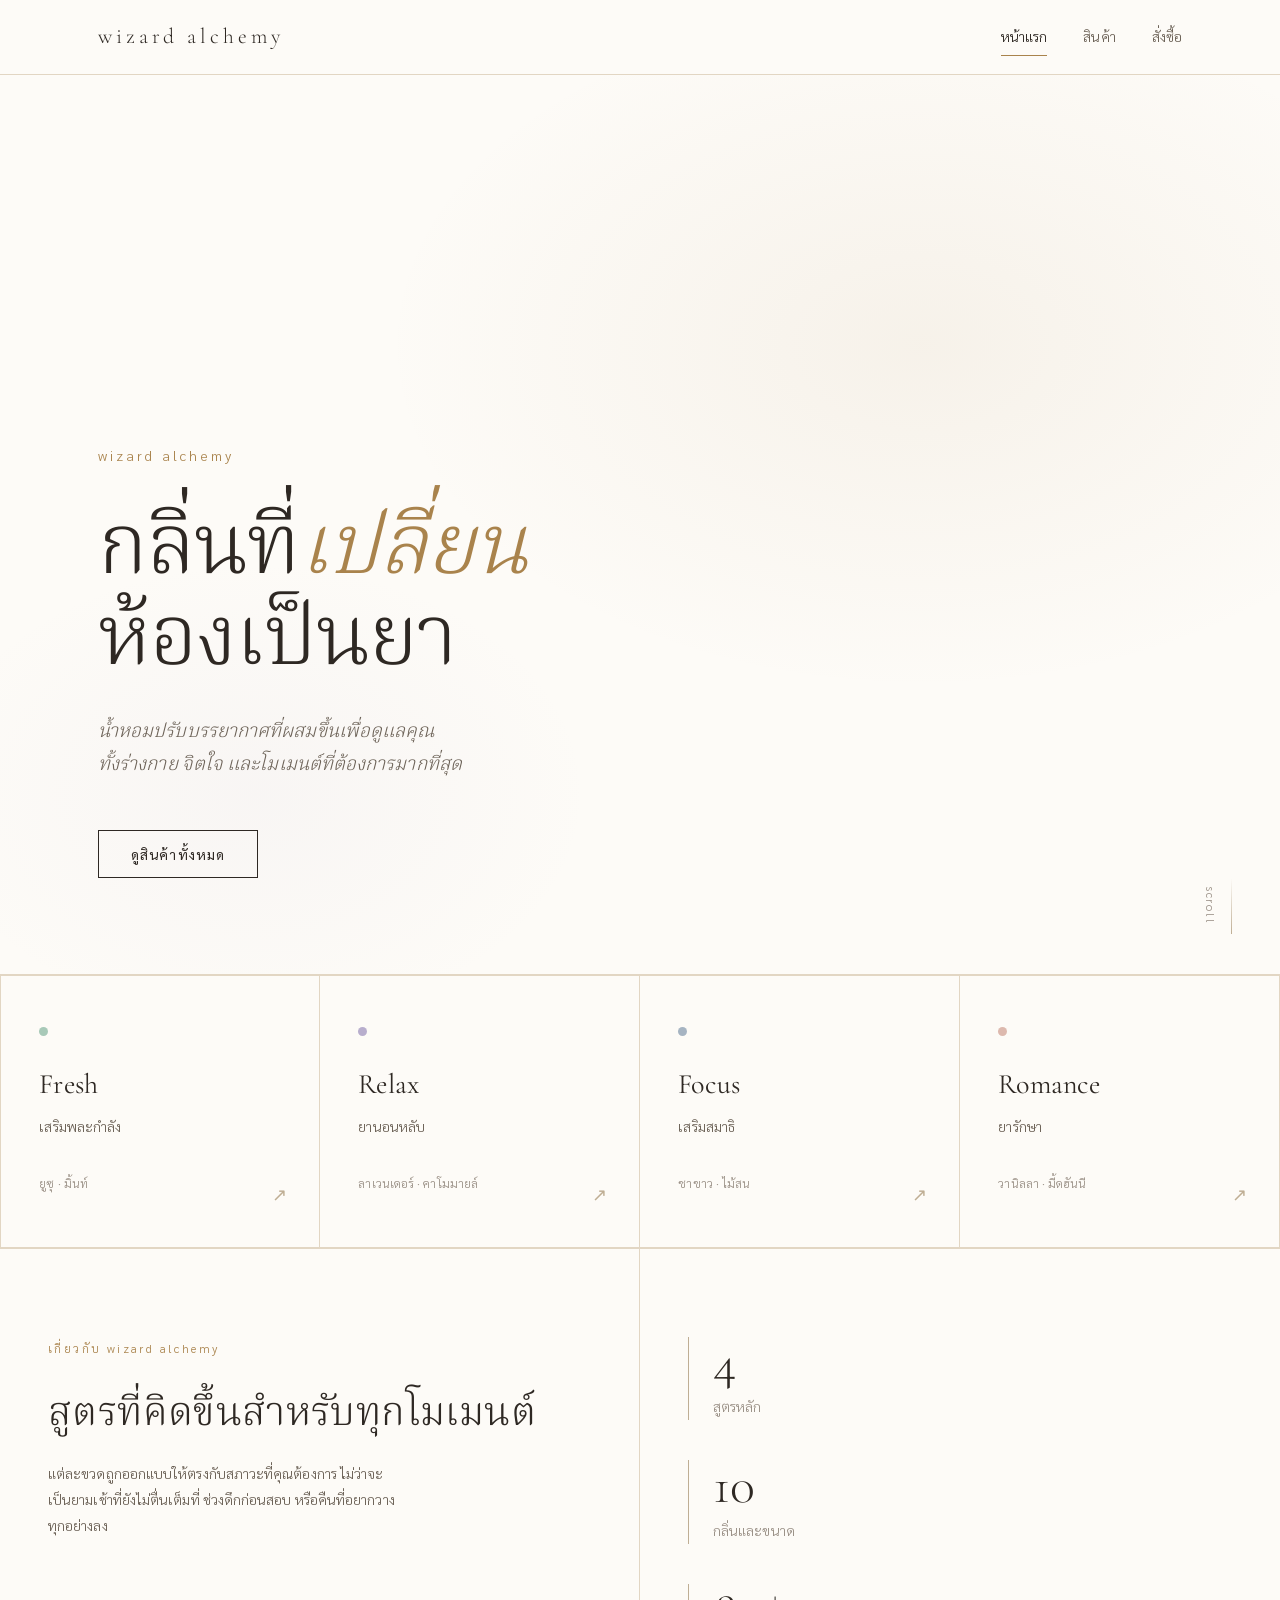
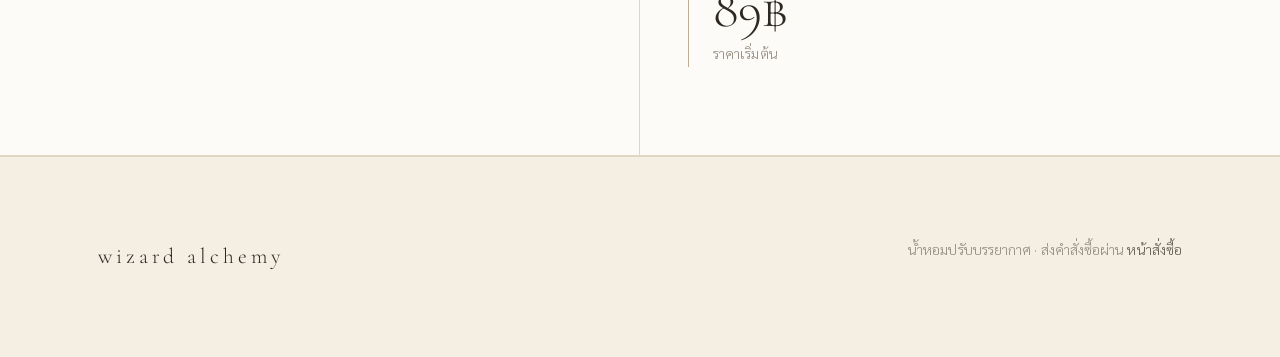
==== ggggg/index.html @ db305945 "ht" ====
<!DOCTYPE html>
<html lang="th">
<head>
  <meta charset="UTF-8">
  <meta name="viewport" content="width=device-width, initial-scale=1.0">
  <title>wizard alchemy — น้ำหอมปรับบรรยากาศ</title>
  <link rel="stylesheet" href="style.css">
  <style>
    /* ===== index-only styles ===== */

    /* hero */
    .hero {
      min-height: 100svh;
      display: flex;
      flex-direction: column;
      justify-content: flex-end;
      padding-bottom: clamp(3.5rem, 9vw, 6rem);
      border-bottom: var(--line);
      position: relative;
      overflow: hidden;
    }

    .hero__bg {
      position: absolute;
      inset: 0;
      background:
        radial-gradient(ellipse 60% 55% at 72% 30%, rgba(169,131,76,.08) 0%, transparent 70%),
        radial-gradient(ellipse 40% 40% at 20% 80%, rgba(184,174,205,.07) 0%, transparent 65%);
      pointer-events: none;
    }

    .hero__content { position: relative; max-width: 820px; }

    .hero__eyebrow {
      font-family: var(--body);
      font-size: var(--step--1);
      letter-spacing: 0.22em;
      color: var(--gold);
      margin-bottom: 2rem;
      text-transform: lowercase;
    }

    .hero h1 {
      font-size: clamp(2.75rem, 7.5vw, 5.25rem);
      font-weight: 300;
      line-height: 1.08;
      letter-spacing: -0.01em;
      margin-bottom: 2rem;
    }

    .hero h1 em {
      font-style: italic;
      color: var(--gold);
    }

    .hero__lede {
      font-family: var(--display);
      font-size: clamp(1rem, 2vw, 1.2rem);
      font-style: italic;
      color: var(--ink-soft);
      max-width: 52ch;
      line-height: 1.75;
      margin-bottom: 3rem;
    }

    .hero__scroll {
      position: absolute;
      bottom: clamp(1.5rem, 4vw, 2.5rem);
      right: var(--gutter);
      display: flex;
      flex-direction: column;
      align-items: center;
      gap: 0.6rem;
      font-size: 0.72rem;
      letter-spacing: 0.15em;
      color: var(--ink-faint);
      writing-mode: vertical-rl;
    }

    .hero__scroll::before {
      content: "";
      width: 1px;
      height: 3.5rem;
      background: linear-gradient(to bottom, transparent, var(--beige-deep));
    }

    /* mood section */
    .mood-grid {
      display: grid;
      grid-template-columns: repeat(4, 1fr);
      gap: 0;
    }

    .mood-card {
      display: flex;
      flex-direction: column;
      padding: clamp(2rem, 4vw, 3.25rem) clamp(1.5rem, 3vw, 2.5rem);
      border: var(--line);
      border-left: none;
      text-decoration: none;
      color: var(--ink);
      cursor: pointer;
      transition: background-color 0.3s ease;
      position: relative;
    }

    .mood-card:first-child { border-left: var(--line); }
    .mood-card:hover { background: var(--cream); color: var(--ink); }

    .mood-card__pip {
      width: 9px;
      height: 9px;
      border-radius: 50%;
      margin-bottom: 2rem;
      flex: none;
    }

    .mood-card--fresh   .mood-card__pip { background: var(--mood-fresh); }
    .mood-card--relax   .mood-card__pip { background: var(--mood-relax); }
    .mood-card--focus   .mood-card__pip { background: var(--mood-focus); }
    .mood-card--romance .mood-card__pip { background: var(--mood-romance); }

    .mood-card__name {
      font-family: var(--display);
      font-size: var(--step-2);
      font-weight: 400;
      line-height: 1.2;
      margin-bottom: 0.75rem;
    }

    .mood-card__thai {
      font-size: var(--step--1);
      color: var(--ink-soft);
      margin-bottom: auto;
    }

    .mood-card__scents {
      margin-top: 2rem;
      font-size: 0.78rem;
      color: var(--ink-faint);
      line-height: 1.9;
    }

    .mood-card__arrow {
      position: absolute;
      bottom: clamp(1.5rem, 3vw, 2.25rem);
      right: clamp(1.5rem, 2.5vw, 2rem);
      font-size: 1.1rem;
      color: var(--beige-deep);
      transition: color 0.25s ease, transform 0.25s ease;
    }

    .mood-card:hover .mood-card__arrow {
      color: var(--gold);
      transform: translate(3px, -3px);
    }

    /* about strip */
    .about-strip {
      display: grid;
      grid-template-columns: 1fr 1fr;
      gap: 0;
      border-top: var(--line);
      border-bottom: var(--line);
    }

    .about-strip__text {
      padding: clamp(3rem, 7vw, 5.5rem) var(--gutter);
      border-right: var(--line);
    }

    .about-strip__label {
      display: block;
      font-size: 0.75rem;
      letter-spacing: 0.2em;
      color: var(--gold);
      margin-bottom: 1.75rem;
    }

    .about-strip__text h2 {
      font-size: clamp(1.6rem, 3.5vw, 2.5rem);
      font-weight: 300;
      max-width: 28ch;
    }

    .about-strip__text p {
      color: var(--ink-soft);
      font-size: var(--step--1);
      max-width: 44ch;
      margin-top: 1.25rem;
    }

    .about-strip__stats {
      padding: clamp(3rem, 7vw, 5.5rem) var(--gutter);
      display: flex;
      flex-direction: column;
      justify-content: center;
      gap: 2.5rem;
    }

    .stat { border-left: 1px solid var(--beige-deep); padding-left: 1.5rem; }

    .stat__num {
      font-family: var(--display);
      font-size: clamp(2rem, 5vw, 3.25rem);
      font-weight: 300;
      color: var(--ink);
      line-height: 1;
    }

    .stat__label {
      font-size: var(--step--1);
      color: var(--ink-faint);
      margin-top: 0.35rem;
    }

    /* responsive */
    @media (max-width: 900px) {
      .mood-grid {
        grid-template-columns: repeat(2, 1fr);
      }
      .mood-card:nth-child(3) { border-top: none; }
      .mood-card:nth-child(4) { border-top: none; }
      .mood-card:nth-child(2) { border-left: none; }
      .mood-card:nth-child(4) { border-left: none; }
      .mood-card:first-child  { border-left: var(--line); }
      .mood-card:nth-child(3) { border-left: var(--line); }
    }

    @media (max-width: 640px) {
      .mood-grid { grid-template-columns: 1fr; }
      .mood-card { border-left: var(--line) !important; border-top: none; }
      .mood-card:first-child { border-top: var(--line); }

      .about-strip { grid-template-columns: 1fr; }
      .about-strip__text { border-right: none; border-bottom: var(--line); }
      .about-strip__stats { flex-direction: row; flex-wrap: wrap; gap: 1.5rem 2rem; }

      .hero__scroll { display: none; }
    }
  </style>
</head>
<body>

  <!-- ===== header ===== -->
  <header class="site-header">
    <div class="container">
      <a class="brand" href="index.html">wizard alchemy</a>
      <nav class="nav" aria-label="เมนูหลัก">
        <a href="index.html" aria-current="page">หน้าแรก</a>
        <a href="product.html">สินค้า</a>
        <a href="order.html">สั่งซื้อ</a>
      </nav>
    </div>
  </header>

  <!-- ===== hero ===== -->
  <section class="hero">
    <div class="hero__bg" aria-hidden="true"></div>
    <div class="container">
      <div class="hero__content">
        <p class="hero__eyebrow">wizard alchemy</p>
        <h1>กลิ่นที่<em>เปลี่ยน</em><br>ห้องเป็นยา</h1>
        <p class="hero__lede">
          น้ำหอมปรับบรรยากาศที่ผสมขึ้นเพื่อดูแลคุณ<br>
          ทั้งร่างกาย จิตใจ และโมเมนต์ที่ต้องการมากที่สุด
        </p>
        <a class="btn" href="product.html">ดูสินค้าทั้งหมด</a>
      </div>
    </div>
    <span class="hero__scroll" aria-hidden="true">scroll</span>
  </section>

  <!-- ===== mood cards ===== -->
  <section class="section" style="padding-block: 0;">
    <div class="mood-grid">

      <a class="mood-card mood-card--fresh" href="product.html?mood=fresh">
        <span class="mood-card__pip" aria-hidden="true"></span>
        <span class="mood-card__name">Fresh</span>
        <span class="mood-card__thai">เสริมพละกำลัง</span>
        <span class="mood-card__scents">ยูซุ · มิ้นท์</span>
        <span class="mood-card__arrow" aria-hidden="true">↗</span>
      </a>

      <a class="mood-card mood-card--relax" href="product.html?mood=relax">
        <span class="mood-card__pip" aria-hidden="true"></span>
        <span class="mood-card__name">Relax</span>
        <span class="mood-card__thai">ยานอนหลับ</span>
        <span class="mood-card__scents">ลาเวนเดอร์ · คาโมมายล์</span>
        <span class="mood-card__arrow" aria-hidden="true">↗</span>
      </a>

      <a class="mood-card mood-card--focus" href="product.html?mood=focus">
        <span class="mood-card__pip" aria-hidden="true"></span>
        <span class="mood-card__name">Focus</span>
        <span class="mood-card__thai">เสริมสมาธิ</span>
        <span class="mood-card__scents">ชาขาว · ไม้สน</span>
        <span class="mood-card__arrow" aria-hidden="true">↗</span>
      </a>

      <a class="mood-card mood-card--romance" href="product.html?mood=romance">
        <span class="mood-card__pip" aria-hidden="true"></span>
        <span class="mood-card__name">Romance</span>
        <span class="mood-card__thai">ยารักษา</span>
        <span class="mood-card__scents">วานิลลา · มี้ดฮันนี</span>
        <span class="mood-card__arrow" aria-hidden="true">↗</span>
      </a>

    </div>
  </section>

  <!-- ===== about strip ===== -->
  <section class="section" style="padding-block: 0;">
    <div class="about-strip">
      <div class="about-strip__text">
        <span class="about-strip__label">เกี่ยวกับ wizard alchemy</span>
        <h2>สูตรที่คิดขึ้นสำหรับทุกโมเมนต์</h2>
        <p>
          แต่ละขวดถูกออกแบบให้ตรงกับสภาวะที่คุณต้องการ
          ไม่ว่าจะเป็นยามเช้าที่ยังไม่ตื่นเต็มที่
          ช่วงดึกก่อนสอบ หรือคืนที่อยากวางทุกอย่างลง
        </p>
      </div>
      <div class="about-strip__stats">
        <div class="stat">
          <div class="stat__num">4</div>
          <div class="stat__label">สูตรหลัก</div>
        </div>
        <div class="stat">
          <div class="stat__num">10</div>
          <div class="stat__label">กลิ่นและขนาด</div>
        </div>
        <div class="stat">
          <div class="stat__num">89฿</div>
          <div class="stat__label">ราคาเริ่มต้น</div>
        </div>
      </div>
    </div>
  </section>

  <!-- ===== footer ===== -->
  <footer class="site-footer">
    <div class="container">
      <span class="brand">wizard alchemy</span>
      <span style="color: var(--ink-faint); font-size: var(--step--1);">
        น้ำหอมปรับบรรยากาศ · ส่งคำสั่งซื้อผ่าน <a href="order.html">หน้าสั่งซื้อ</a>
      </span>
    </div>
  </footer>

  <script src="script.js"></script>
</body>
</html>
---- ggggg/style.css ----
@import url('https://fonts.googleapis.com/css2?family=Cormorant+Garamond:ital,wght@0,300;0,400;0,500;0,600;1,300;1,400&family=Noto+Serif+Thai:wght@300;400;500;600&family=Sarabun:wght@300;400;500&display=swap');

/* ============================================================
   wizard alchemy — theme
   ============================================================ */

:root {
  /* base */
  --paper:        #FDFBF7;
  --cream:        #F4EEE3;
  --beige:        #E2D6C3;
  --beige-deep:   #BFAE94;
  --ink:          #2E2823;
  --ink-soft:     #6B6156;
  --ink-faint:    #9A9086;

  /* accent */
  --gold:         #A9834C;
  --gold-light:   #C9A876;
  --bronze:       #8A6A3E;

  /* mood — ใช้เป็นจุดเล็กๆ เท่านั้น */
  --mood-fresh:   #A8C9B8;
  --mood-relax:   #B8AECD;
  --mood-focus:   #A6B4C2;
  --mood-romance: #DDB9AE;

  /* type */
  --display: 'Cormorant Garamond', 'Noto Serif Thai', Georgia, serif;
  --body: 'Sarabun', 'Helvetica Neue', Arial, sans-serif;

  /* scale */
  --step--1: 0.875rem;
  --step-0:  1rem;
  --step-1:  1.25rem;
  --step-2:  1.75rem;
  --step-3:  2.5rem;
  --step-4:  clamp(2.75rem, 6vw, 4.5rem);

  /* rhythm */
  --gutter: clamp(1.25rem, 5vw, 3rem);
  --section: clamp(4.5rem, 11vw, 9rem);
  --measure: 62ch;

  --line: 1px solid var(--beige);
  --line-strong: 1px solid var(--beige-deep);
}

*,
*::before,
*::after { box-sizing: border-box; }

html { -webkit-text-size-adjust: 100%; scroll-behavior: smooth; }

body {
  margin: 0;
  background: var(--paper);
  color: var(--ink);
  font-family: var(--body);
  font-size: var(--step-0);
  font-weight: 300;
  line-height: 1.85;
  letter-spacing: 0.005em;
  -webkit-font-smoothing: antialiased;
}

img { max-width: 100%; display: block; }

/* ---------- type ---------- */

h1, h2, h3, h4 {
  font-family: var(--display);
  font-weight: 400;
  line-height: 1.25;
  letter-spacing: 0.01em;
  color: var(--ink);
  margin: 0 0 0.6em;
}

h1 { font-size: var(--step-4); font-weight: 300; line-height: 1.1; }
h2 { font-size: var(--step-3); }
h3 { font-size: var(--step-2); }
h4 { font-size: var(--step-1); }

p { margin: 0 0 1.4em; max-width: var(--measure); }

a { color: var(--bronze); text-decoration: none; }
a:hover { color: var(--gold); }

.lede {
  font-family: var(--display);
  font-size: var(--step-1);
  font-style: italic;
  font-weight: 300;
  color: var(--ink-soft);
  line-height: 1.7;
}

.muted { color: var(--ink-soft); }
.small { font-size: var(--step--1); }

/* ---------- layout ---------- */

.container {
  width: 100%;
  max-width: 1180px;
  margin-inline: auto;
  padding-inline: var(--gutter);
}

.container--narrow { max-width: 760px; }

.section { padding-block: var(--section); }
.section + .section { padding-top: 0; }
.section--tint { background: var(--cream); }
.section--tint + .section { padding-top: var(--section); }

.stack > * + * { margin-top: 1.5rem; }
.divider { border: 0; border-top: var(--line); margin-block: var(--section); }

/* หัวข้อส่วน: เส้นบรอนซ์สั้นๆ ใต้ชื่อ */
.section-head { margin-bottom: clamp(2.5rem, 6vw, 4rem); }
.section-head h2 { margin-bottom: 0.5rem; }
.section-head::after {
  content: "";
  display: block;
  width: 3rem;
  height: 1px;
  background: var(--gold);
  margin-top: 1.25rem;
}
.section-head--center { text-align: center; }
.section-head--center p { margin-inline: auto; }
.section-head--center::after { margin-inline: auto; }

/* ---------- header ---------- */

.site-header {
  position: sticky;
  top: 0;
  z-index: 50;
  background: rgba(253, 251, 247, 0.92);
  backdrop-filter: blur(8px);
  border-bottom: var(--line);
}

.site-header .container {
  display: flex;
  align-items: center;
  justify-content: space-between;
  gap: 1.5rem;
  min-height: 74px;
}

.brand {
  font-family: var(--display);
  font-size: 1.35rem;
  letter-spacing: 0.18em;
  color: var(--ink);
  text-transform: lowercase;
}

.nav {
  display: flex;
  align-items: center;
  gap: clamp(1rem, 3vw, 2.25rem);
  font-size: var(--step--1);
}

.nav a { color: var(--ink-soft); position: relative; padding-block: 0.35rem; }
.nav a:hover,
.nav a[aria-current="page"] { color: var(--ink); }
.nav a[aria-current="page"]::after {
  content: "";
  position: absolute;
  left: 0; right: 0; bottom: 0;
  height: 1px;
  background: var(--gold);
}

/* ---------- hero ---------- */

.hero {
  padding-block: clamp(5rem, 14vw, 11rem);
  border-bottom: var(--line);
}

.hero h1 { margin-bottom: 1rem; }
.hero .lede { max-width: 46ch; }

/* ---------- buttons ---------- */

.btn {
  display: inline-flex;
  align-items: center;
  justify-content: center;
  gap: 0.6rem;
  font-family: var(--body);
  font-size: var(--step--1);
  font-weight: 400;
  letter-spacing: 0.08em;
  line-height: 1;
  padding: 1rem 2rem;
  border: 1px solid var(--ink);
  border-radius: 0;
  background: transparent;
  color: var(--ink);
  cursor: pointer;
  transition: background-color 0.25s ease, color 0.25s ease, border-color 0.25s ease;
}

.btn:hover { background: var(--ink); color: var(--paper); }

.btn--solid { background: var(--ink); color: var(--paper); }
.btn--solid:hover { background: var(--bronze); border-color: var(--bronze); }

.btn--ghost { border-color: var(--beige-deep); color: var(--ink-soft); }
.btn--ghost:hover { background: transparent; border-color: var(--ink); color: var(--ink); }

.btn--full { width: 100%; }
.btn:disabled { opacity: 0.45; cursor: not-allowed; }

/* ---------- filter / mood chips ---------- */

.filters {
  display: flex;
  flex-wrap: wrap;
  gap: 0.5rem 0.75rem;
  margin-bottom: clamp(2rem, 5vw, 3.5rem);
}

.chip {
  display: inline-flex;
  align-items: center;
  gap: 0.5rem;
  font-family: var(--body);
  font-size: var(--step--1);
  color: var(--ink-soft);
  background: transparent;
  border: 1px solid var(--beige);
  border-radius: 999px;
  padding: 0.5rem 1.1rem;
  cursor: pointer;
  transition: border-color 0.2s ease, color 0.2s ease;
}

.chip:hover { border-color: var(--beige-deep); color: var(--ink); }
.chip[aria-pressed="true"],
.chip.is-active {
  border-color: var(--gold);
  color: var(--ink);
}

/* จุดสี mood — เล็กมาก ใช้เป็นสัญลักษณ์เท่านั้น */
.dot {
  width: 7px;
  height: 7px;
  border-radius: 50%;
  background: var(--beige-deep);
  flex: none;
}

.mood-fresh   .dot, .dot--fresh   { background: var(--mood-fresh); }
.mood-relax   .dot, .dot--relax   { background: var(--mood-relax); }
.mood-focus   .dot, .dot--focus   { background: var(--mood-focus); }
.mood-romance .dot, .dot--romance { background: var(--mood-romance); }

/* ---------- product grid ---------- */

.grid {
  display: grid;
  grid-template-columns: repeat(auto-fill, minmax(260px, 1fr));
  gap: clamp(2rem, 4vw, 3.25rem) clamp(1.5rem, 3vw, 2.5rem);
}

.card {
  display: flex;
  flex-direction: column;
  background: transparent;
  border: 0;
  border-radius: 0;
  box-shadow: none;
}

.card__media {
  aspect-ratio: 4 / 5;
  background: var(--cream);
  overflow: hidden;
  margin-bottom: 1.35rem;
}

.card__media img {
  width: 100%;
  height: 100%;
  object-fit: cover;
  transition: transform 0.6s ease;
}

.card:hover .card__media img { transform: scale(1.03); }

.card__mood {
  display: inline-flex;
  align-items: center;
  gap: 0.45rem;
  font-size: 0.78rem;
  color: var(--ink-faint);
  letter-spacing: 0.06em;
  margin-bottom: 0.5rem;
}

.card__name {
  font-family: var(--display);
  font-size: var(--step-1);
  line-height: 1.35;
  margin: 0 0 0.35rem;
}

.card__desc {
  font-size: var(--step--1);
  color: var(--ink-soft);
  line-height: 1.75;
  margin: 0 0 1.1rem;
  max-width: none;
}

.card__meta {
  display: flex;
  align-items: baseline;
  justify-content: space-between;
  gap: 1rem;
  padding-top: 0.9rem;
  border-top: var(--line);
  margin-top: auto;
}

.card__size { font-size: var(--step--1); color: var(--ink-faint); }

.card__price {
  font-family: var(--display);
  font-size: var(--step-1);
  color: var(--ink);
}
.card__price span { font-size: 0.7em; color: var(--ink-soft); margin-left: 0.25rem; }

.card .btn { margin-top: 1rem; }

/* ---------- forms ---------- */

.field { margin-bottom: 1.6rem; }

.field label {
  display: block;
  font-size: var(--step--1);
  color: var(--ink-soft);
  margin-bottom: 0.5rem;
}

.field input,
.field textarea,
.field select {
  width: 100%;
  font-family: var(--body);
  font-size: var(--step-0);
  font-weight: 300;
  color: var(--ink);
  background: transparent;
  border: 0;
  border-bottom: var(--line-strong);
  border-radius: 0;
  padding: 0.7rem 0.1rem;
  transition: border-color 0.2s ease;
}

.field textarea { min-height: 7rem; resize: vertical; line-height: 1.7; }

.field input:focus,
.field textarea:focus,
.field select:focus {
  outline: none;
  border-bottom-color: var(--gold);
}

.field input::placeholder,
.field textarea::placeholder { color: var(--ink-faint); }

.form-note { font-size: var(--step--1); color: var(--ink-faint); }

/* ---------- cart / summary list ---------- */

.list { list-style: none; margin: 0; padding: 0; }

.list li {
  display: flex;
  align-items: baseline;
  justify-content: space-between;
  gap: 1rem;
  padding-block: 1rem;
  border-bottom: var(--line);
}

.list li:first-child { border-top: var(--line); }

.total {
  display: flex;
  align-items: baseline;
  justify-content: space-between;
  gap: 1rem;
  padding-top: 1.4rem;
  font-family: var(--display);
  font-size: var(--step-2);
}

/* ---------- messages ---------- */

.message {
  border-left: 2px solid var(--gold);
  background: var(--cream);
  padding: 1rem 1.25rem;
  font-size: var(--step--1);
  color: var(--ink-soft);
}

.message--error { border-left-color: #A6564B; }

.empty {
  text-align: center;
  padding-block: clamp(3rem, 8vw, 5rem);
  color: var(--ink-faint);
  font-family: var(--display);
  font-style: italic;
  font-size: var(--step-1);
}

/* ---------- footer ---------- */

.site-footer {
  border-top: var(--line);
  background: var(--cream);
  padding-block: clamp(3rem, 7vw, 5rem);
  font-size: var(--step--1);
  color: var(--ink-soft);
}

.site-footer .container {
  display: flex;
  flex-wrap: wrap;
  gap: 2rem 3rem;
  justify-content: space-between;
}

.site-footer a { color: var(--ink-soft); }
.site-footer a:hover { color: var(--bronze); }

/* ---------- accessibility ---------- */

:focus-visible {
  outline: 2px solid var(--gold);
  outline-offset: 3px;
}

.visually-hidden {
  position: absolute;
  width: 1px; height: 1px;
  margin: -1px; padding: 0;
  overflow: hidden;
  clip: rect(0 0 0 0);
  white-space: nowrap;
}

/* ---------- responsive ---------- */

@media (max-width: 720px) {
  body { line-height: 1.8; }

  .site-header .container { min-height: 62px; }
  .nav { gap: 1rem; font-size: 0.82rem; }
  .brand { font-size: 1.15rem; letter-spacing: 0.14em; }

  .grid { grid-template-columns: repeat(auto-fill, minmax(190px, 1fr)); gap: 2.25rem 1.25rem; }
  .card__desc { display: none; }
  .card__name { font-size: 1.05rem; }

  .btn { padding: 0.9rem 1.5rem; width: 100%; }
  .filters { gap: 0.5rem; }
}

@media (max-width: 400px) {
  .grid { grid-template-columns: 1fr; }
}

@media (prefers-reduced-motion: reduce) {
  html { scroll-behavior: auto; }
  *, *::before, *::after {
    animation-duration: 0.01ms !important;
    transition-duration: 0.01ms !important;
  }
}
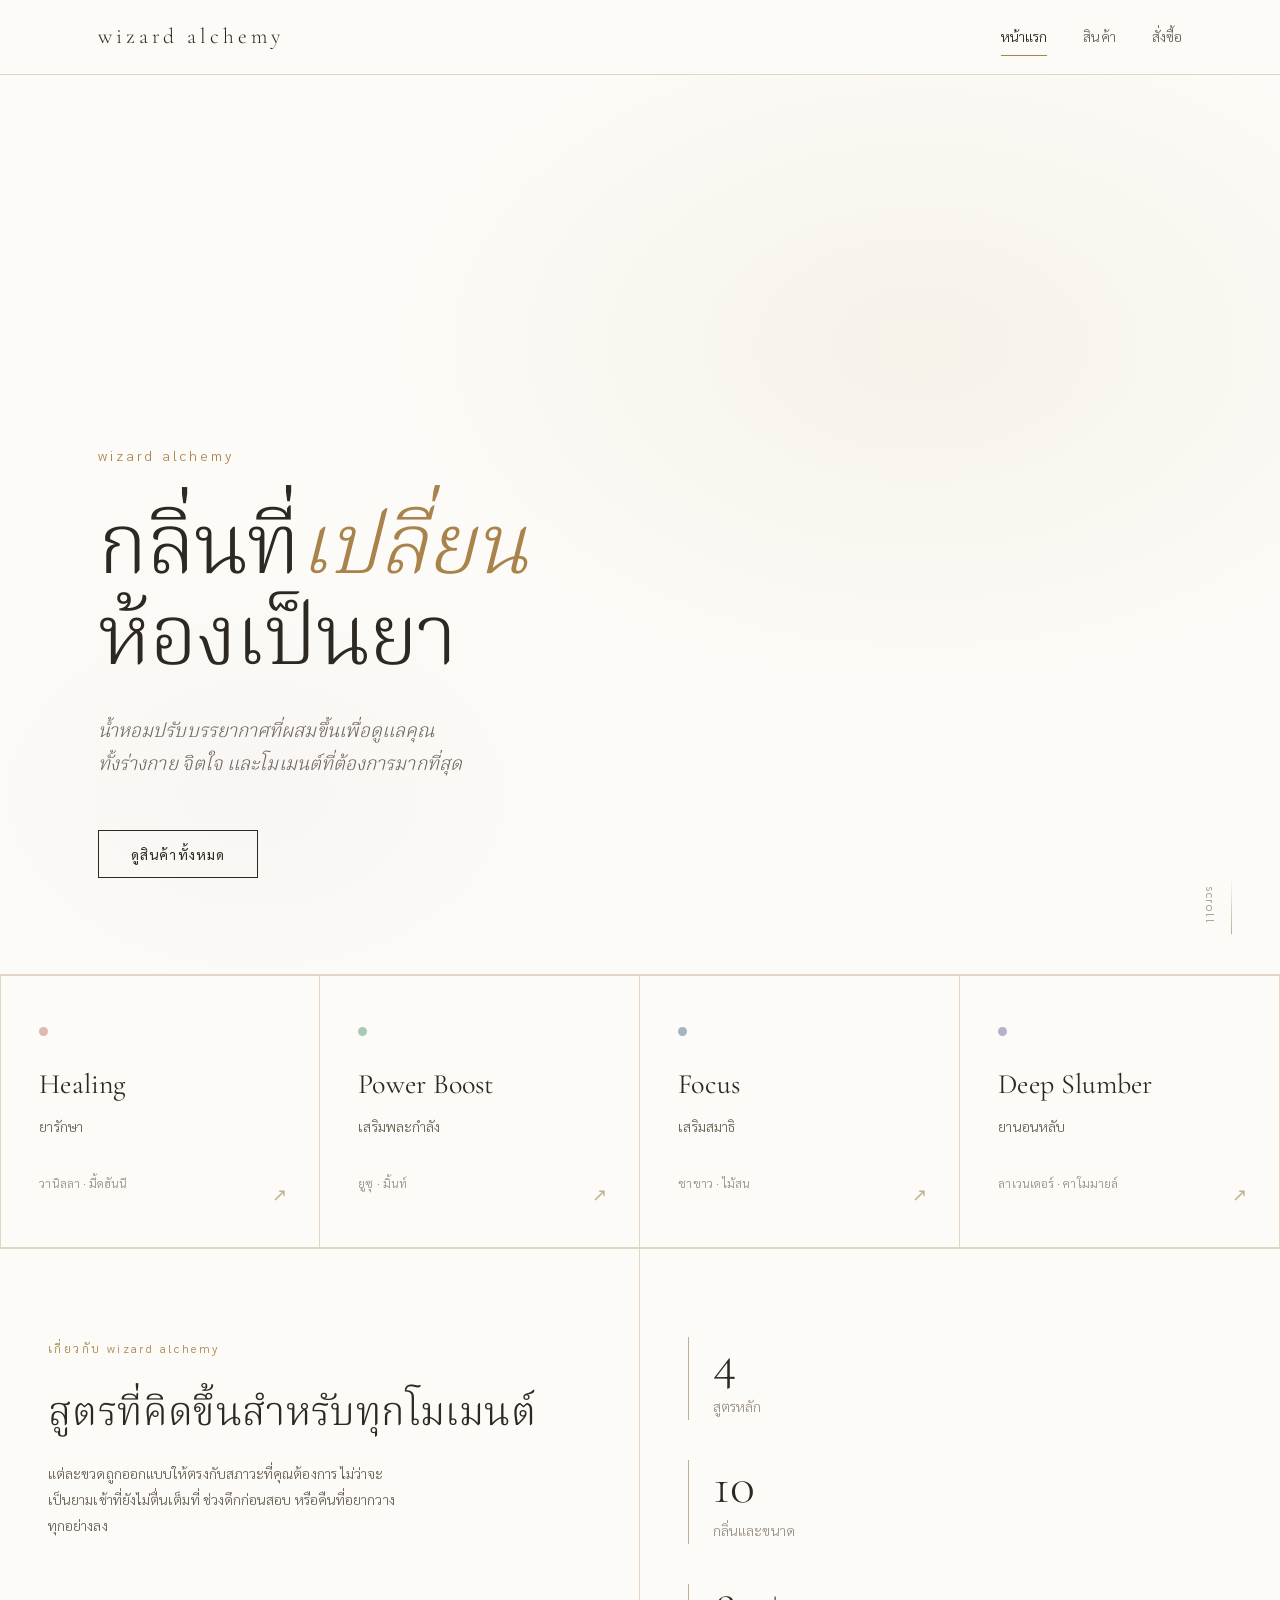
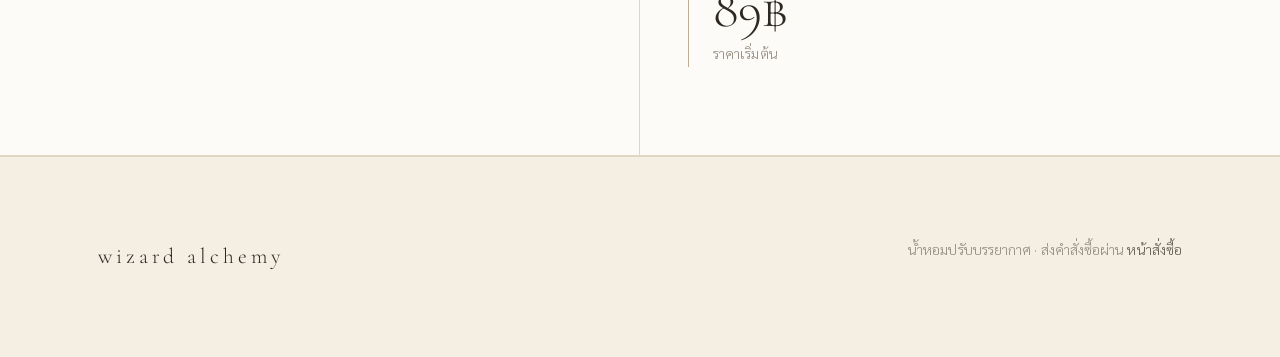
==== commit 6222b2aa: "two" ====
--- a/ggggg/index.html
+++ b/ggggg/index.html
@@ -275,19 +275,19 @@
   <section class="section" style="padding-block: 0;">
     <div class="mood-grid">
 
-      <a class="mood-card mood-card--fresh" href="product.html?mood=fresh">
+      <a class="mood-card mood-card--romance" href="product.html?mood=healing">
         <span class="mood-card__pip" aria-hidden="true"></span>
-        <span class="mood-card__name">Fresh</span>
+        <span class="mood-card__name">Healing</span>
+        <span class="mood-card__thai">ยารักษา</span>
+        <span class="mood-card__scents">วานิลลา · มี้ดฮันนี</span>
+        <span class="mood-card__arrow" aria-hidden="true">↗</span>
+      </a>
+
+      <a class="mood-card mood-card--fresh" href="product.html?mood=powerboost">
+        <span class="mood-card__pip" aria-hidden="true"></span>
+        <span class="mood-card__name">Power Boost</span>
         <span class="mood-card__thai">เสริมพละกำลัง</span>
         <span class="mood-card__scents">ยูซุ · มิ้นท์</span>
-        <span class="mood-card__arrow" aria-hidden="true">↗</span>
-      </a>
-
-      <a class="mood-card mood-card--relax" href="product.html?mood=relax">
-        <span class="mood-card__pip" aria-hidden="true"></span>
-        <span class="mood-card__name">Relax</span>
-        <span class="mood-card__thai">ยานอนหลับ</span>
-        <span class="mood-card__scents">ลาเวนเดอร์ · คาโมมายล์</span>
         <span class="mood-card__arrow" aria-hidden="true">↗</span>
       </a>
 
@@ -299,11 +299,11 @@
         <span class="mood-card__arrow" aria-hidden="true">↗</span>
       </a>
 
-      <a class="mood-card mood-card--romance" href="product.html?mood=romance">
+      <a class="mood-card mood-card--relax" href="product.html?mood=deepslumber">
         <span class="mood-card__pip" aria-hidden="true"></span>
-        <span class="mood-card__name">Romance</span>
-        <span class="mood-card__thai">ยารักษา</span>
-        <span class="mood-card__scents">วานิลลา · มี้ดฮันนี</span>
+        <span class="mood-card__name">Deep Slumber</span>
+        <span class="mood-card__thai">ยานอนหลับ</span>
+        <span class="mood-card__scents">ลาเวนเดอร์ · คาโมมายล์</span>
         <span class="mood-card__arrow" aria-hidden="true">↗</span>
       </a>
 
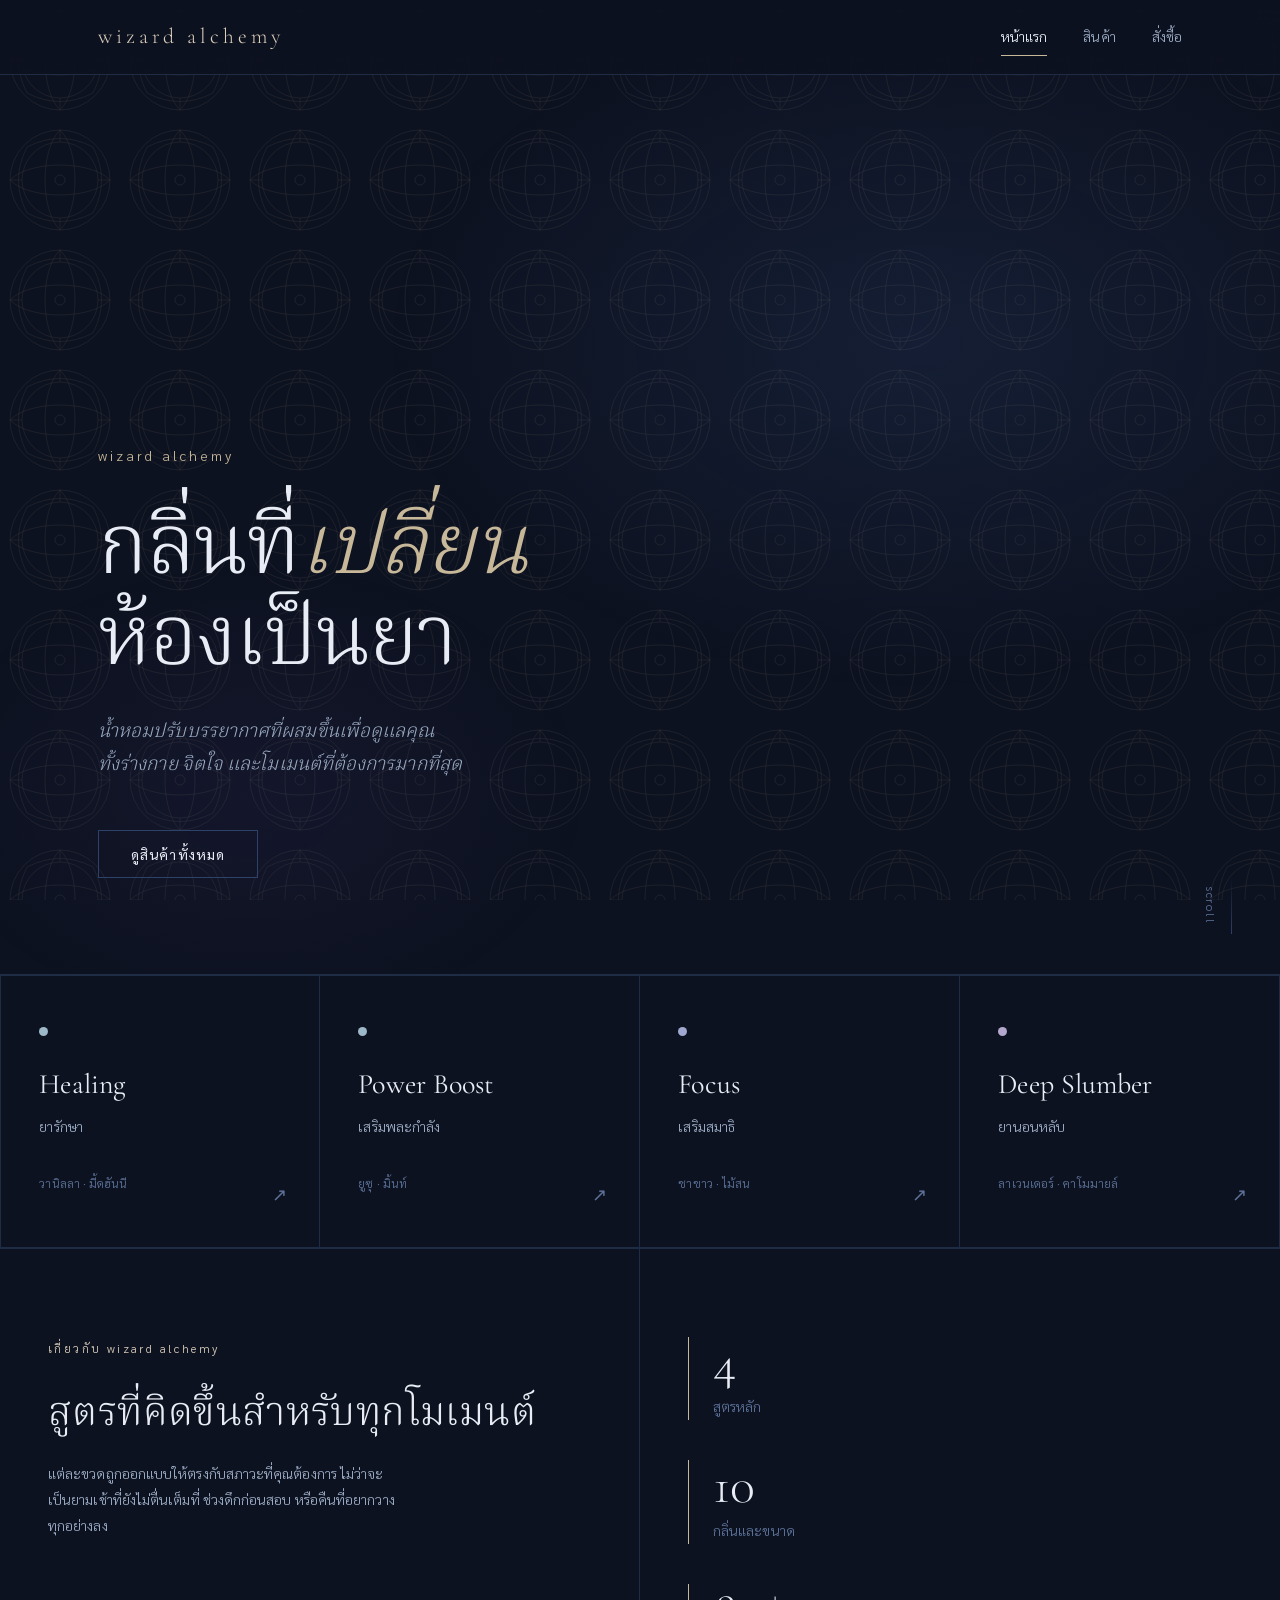
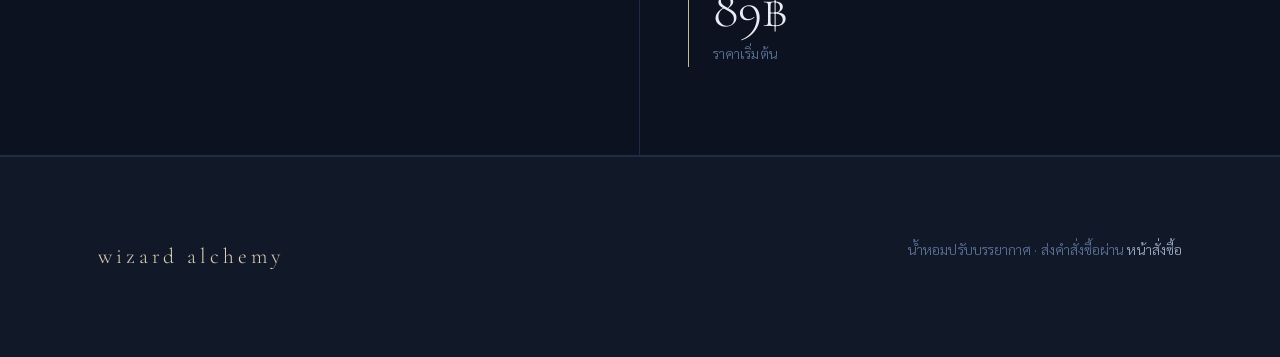
==== commit c0db32e1: "3" ====
--- a/ggggg/index.html
+++ b/ggggg/index.html
@@ -24,8 +24,8 @@
       position: absolute;
       inset: 0;
       background:
-        radial-gradient(ellipse 60% 55% at 72% 30%, rgba(169,131,76,.08) 0%, transparent 70%),
-        radial-gradient(ellipse 40% 40% at 20% 80%, rgba(184,174,205,.07) 0%, transparent 65%);
+        radial-gradient(ellipse 60% 55% at 72% 30%, rgba(80, 120, 200, 0.12) 0%, transparent 70%),
+        radial-gradient(ellipse 40% 40% at 20% 80%, rgba(100, 80, 180, 0.08) 0%, transparent 65%);
       pointer-events: none;
     }
 
@@ -100,12 +100,12 @@
       text-decoration: none;
       color: var(--ink);
       cursor: pointer;
-      transition: background-color 0.3s ease;
+      transition: background-color 0.3s ease, border-color 0.3s ease;
       position: relative;
     }
 
     .mood-card:first-child { border-left: var(--line); }
-    .mood-card:hover { background: var(--cream); color: var(--ink); }
+    .mood-card:hover { background: var(--glow-strong); color: var(--ink); border-color: var(--gold); }
 
     .mood-card__pip {
       width: 9px;
@@ -115,10 +115,10 @@
       flex: none;
     }
 
-    .mood-card--fresh   .mood-card__pip { background: var(--mood-fresh); }
-    .mood-card--relax   .mood-card__pip { background: var(--mood-relax); }
-    .mood-card--focus   .mood-card__pip { background: var(--mood-focus); }
-    .mood-card--romance .mood-card__pip { background: var(--mood-romance); }
+    .mood-card--fresh      .mood-card__pip { background: var(--mood-healing); }
+    .mood-card--relax      .mood-card__pip { background: var(--mood-deepslumber); }
+    .mood-card--focus      .mood-card__pip { background: var(--mood-focus); }
+    .mood-card--romance    .mood-card__pip { background: var(--mood-healing); }
 
     .mood-card__name {
       font-family: var(--display);
@@ -146,12 +146,12 @@
       bottom: clamp(1.5rem, 3vw, 2.25rem);
       right: clamp(1.5rem, 2.5vw, 2rem);
       font-size: 1.1rem;
-      color: var(--beige-deep);
+      color: var(--ink-faint);
       transition: color 0.25s ease, transform 0.25s ease;
     }
 
     .mood-card:hover .mood-card__arrow {
-      color: var(--gold);
+      color: var(--gold-light);
       transform: translate(3px, -3px);
     }
 
@@ -173,7 +173,7 @@
       display: block;
       font-size: 0.75rem;
       letter-spacing: 0.2em;
-      color: var(--gold);
+      color: var(--gold-light);
       margin-bottom: 1.75rem;
     }
 
@@ -198,7 +198,7 @@
       gap: 2.5rem;
     }
 
-    .stat { border-left: 1px solid var(--beige-deep); padding-left: 1.5rem; }
+    .stat { border-left: 1px solid var(--gold); padding-left: 1.5rem; }
 
     .stat__num {
       font-family: var(--display);
--- a/ggggg/style.css
+++ b/ggggg/style.css
@@ -1,29 +1,35 @@
 @import url('https://fonts.googleapis.com/css2?family=Cormorant+Garamond:ital,wght@0,300;0,400;0,500;0,600;1,300;1,400&family=Noto+Serif+Thai:wght@300;400;500;600&family=Sarabun:wght@300;400;500&display=swap');
 
 /* ============================================================
-   wizard alchemy — theme
+   wizard alchemy — midnight royal theme
    ============================================================ */
 
 :root {
-  /* base */
-  --paper:        #FDFBF7;
-  --cream:        #F4EEE3;
-  --beige:        #E2D6C3;
-  --beige-deep:   #BFAE94;
-  --ink:          #2E2823;
-  --ink-soft:     #6B6156;
-  --ink-faint:    #9A9086;
-
-  /* accent */
-  --gold:         #A9834C;
-  --gold-light:   #C9A876;
-  --bronze:       #8A6A3E;
-
-  /* mood — ใช้เป็นจุดเล็กๆ เท่านั้น */
-  --mood-fresh:   #A8C9B8;
-  --mood-relax:   #B8AECD;
-  --mood-focus:   #A6B4C2;
-  --mood-romance: #DDB9AE;
+  /* base — dark navy */
+  --paper:        #0D1220;
+  --cream:        #111827;
+  --beige:        #1E2D45;
+  --beige-deep:   #2E4168;
+
+  /* text */
+  --ink:          #E8EDF5;
+  --ink-soft:     #9BACC4;
+  --ink-faint:    #5C7299;
+
+  /* accent — silver & pale gold */
+  --gold:         #C8B89A;
+  --gold-light:   #DDD0BC;
+  --bronze:       #A89880;
+
+  /* ornamental glow */
+  --glow:         rgba(180, 200, 255, 0.06);
+  --glow-strong:  rgba(180, 200, 255, 0.12);
+
+  /* mood dots */
+  --mood-healing:     #9DB8C8;
+  --mood-powerboost:  #8FC4A8;
+  --mood-focus:       #A0A8D0;
+  --mood-deepslumber: #B4A8CC;
 
   /* type */
   --display: 'Cormorant Garamond', 'Noto Serif Thai', Georgia, serif;
@@ -64,6 +70,20 @@
   -webkit-font-smoothing: antialiased;
 }
 
+/* ลายอมเนลทัลพื้นหลัง — SVG inline เป็น data URI */
+body::before {
+  content: "";
+  position: fixed;
+  inset: 0;
+  pointer-events: none;
+  z-index: 0;
+  opacity: 0.18;
+  background-image: url("data:image/svg+xml,%3Csvg xmlns='http://www.w3.org/2000/svg' width='120' height='120'%3E%3Cg fill='none' stroke='%23C8B89A' stroke-width='0.5'%3E%3Ccircle cx='60' cy='60' r='50'/%3E%3Ccircle cx='60' cy='60' r='38'/%3E%3Cpath d='M60 10 C80 30,80 90,60 110 C40 90,40 30,60 10Z'/%3E%3Cpath d='M10 60 C30 40,90 40,110 60 C90 80,30 80,10 60Z'/%3E%3Cpath d='M27 27 Q60 10 93 27 Q110 60 93 93 Q60 110 27 93 Q10 60 27 27Z'/%3E%3Ccircle cx='60' cy='60' r='5'/%3E%3Cline x1='60' y1='10' x2='60' y2='22'/%3E%3Cline x1='60' y1='98' x2='60' y2='110'/%3E%3Cline x1='10' y1='60' x2='22' y2='60'/%3E%3Cline x1='98' y1='60' x2='110' y2='60'/%3E%3C/g%3E%3C/svg%3E");
+  background-size: 120px 120px;
+}
+
+body > * { position: relative; z-index: 1; }
+
 img { max-width: 100%; display: block; }
 
 /* ---------- type ---------- */
@@ -84,7 +104,7 @@
 
 p { margin: 0 0 1.4em; max-width: var(--measure); }
 
-a { color: var(--bronze); text-decoration: none; }
+a { color: var(--gold-light); text-decoration: none; }
 a:hover { color: var(--gold); }
 
 .lede {
@@ -118,7 +138,7 @@
 .stack > * + * { margin-top: 1.5rem; }
 .divider { border: 0; border-top: var(--line); margin-block: var(--section); }
 
-/* หัวข้อส่วน: เส้นบรอนซ์สั้นๆ ใต้ชื่อ */
+/* หัวข้อส่วน */
 .section-head { margin-bottom: clamp(2.5rem, 6vw, 4rem); }
 .section-head h2 { margin-bottom: 0.5rem; }
 .section-head::after {
@@ -139,8 +159,8 @@
   position: sticky;
   top: 0;
   z-index: 50;
-  background: rgba(253, 251, 247, 0.92);
-  backdrop-filter: blur(8px);
+  background: rgba(13, 18, 32, 0.88);
+  backdrop-filter: blur(12px);
   border-bottom: var(--line);
 }
 
@@ -156,7 +176,7 @@
   font-family: var(--display);
   font-size: 1.35rem;
   letter-spacing: 0.18em;
-  color: var(--ink);
+  color: var(--gold-light);
   text-transform: lowercase;
 }
 
@@ -201,7 +221,7 @@
   letter-spacing: 0.08em;
   line-height: 1;
   padding: 1rem 2rem;
-  border: 1px solid var(--ink);
+  border: 1px solid var(--beige-deep);
   border-radius: 0;
   background: transparent;
   color: var(--ink);
@@ -209,16 +229,16 @@
   transition: background-color 0.25s ease, color 0.25s ease, border-color 0.25s ease;
 }
 
-.btn:hover { background: var(--ink); color: var(--paper); }
-
-.btn--solid { background: var(--ink); color: var(--paper); }
-.btn--solid:hover { background: var(--bronze); border-color: var(--bronze); }
-
-.btn--ghost { border-color: var(--beige-deep); color: var(--ink-soft); }
-.btn--ghost:hover { background: transparent; border-color: var(--ink); color: var(--ink); }
+.btn:hover { background: var(--beige); color: var(--ink); border-color: var(--gold); }
+
+.btn--solid { background: var(--beige); color: var(--ink); border-color: var(--gold); }
+.btn--solid:hover { background: var(--beige-deep); border-color: var(--gold-light); }
+
+.btn--ghost { border-color: var(--beige); color: var(--ink-soft); }
+.btn--ghost:hover { border-color: var(--gold); color: var(--ink); }
 
 .btn--full { width: 100%; }
-.btn:disabled { opacity: 0.45; cursor: not-allowed; }
+.btn:disabled { opacity: 0.35; cursor: not-allowed; }
 
 /* ---------- filter / mood chips ---------- */
 
@@ -241,17 +261,18 @@
   border-radius: 999px;
   padding: 0.5rem 1.1rem;
   cursor: pointer;
-  transition: border-color 0.2s ease, color 0.2s ease;
-}
-
-.chip:hover { border-color: var(--beige-deep); color: var(--ink); }
+  transition: border-color 0.2s ease, color 0.2s ease, background 0.2s ease;
+}
+
+.chip:hover { border-color: var(--gold); color: var(--ink); background: var(--glow); }
 .chip[aria-pressed="true"],
 .chip.is-active {
   border-color: var(--gold);
-  color: var(--ink);
-}
-
-/* จุดสี mood — เล็กมาก ใช้เป็นสัญลักษณ์เท่านั้น */
+  color: var(--gold-light);
+  background: var(--glow);
+}
+
+/* จุดสี mood */
 .dot {
   width: 7px;
   height: 7px;
@@ -260,10 +281,10 @@
   flex: none;
 }
 
-.mood-fresh   .dot, .dot--fresh   { background: var(--mood-fresh); }
-.mood-relax   .dot, .dot--relax   { background: var(--mood-relax); }
-.mood-focus   .dot, .dot--focus   { background: var(--mood-focus); }
-.mood-romance .dot, .dot--romance { background: var(--mood-romance); }
+.mood-healing    .dot, .dot--healing    { background: var(--mood-healing); }
+.mood-powerboost .dot, .dot--powerboost { background: var(--mood-powerboost); }
+.mood-focus      .dot, .dot--focus      { background: var(--mood-focus); }
+.mood-deepslumber .dot, .dot--deepslumber { background: var(--mood-deepslumber); }
 
 /* ---------- product grid ---------- */
 
@@ -287,6 +308,7 @@
   background: var(--cream);
   overflow: hidden;
   margin-bottom: 1.35rem;
+  border: var(--line);
 }
 
 .card__media img {
@@ -313,6 +335,7 @@
   font-size: var(--step-1);
   line-height: 1.35;
   margin: 0 0 0.35rem;
+  color: var(--ink);
 }
 
 .card__desc {
@@ -338,7 +361,7 @@
 .card__price {
   font-family: var(--display);
   font-size: var(--step-1);
-  color: var(--ink);
+  color: var(--gold-light);
 }
 .card__price span { font-size: 0.7em; color: var(--ink-soft); margin-left: 0.25rem; }
 
@@ -420,7 +443,7 @@
   color: var(--ink-soft);
 }
 
-.message--error { border-left-color: #A6564B; }
+.message--error { border-left-color: #8B4A4A; }
 
 .empty {
   text-align: center;
@@ -449,7 +472,7 @@
 }
 
 .site-footer a { color: var(--ink-soft); }
-.site-footer a:hover { color: var(--bronze); }
+.site-footer a:hover { color: var(--gold-light); }
 
 /* ---------- accessibility ---------- */
 
